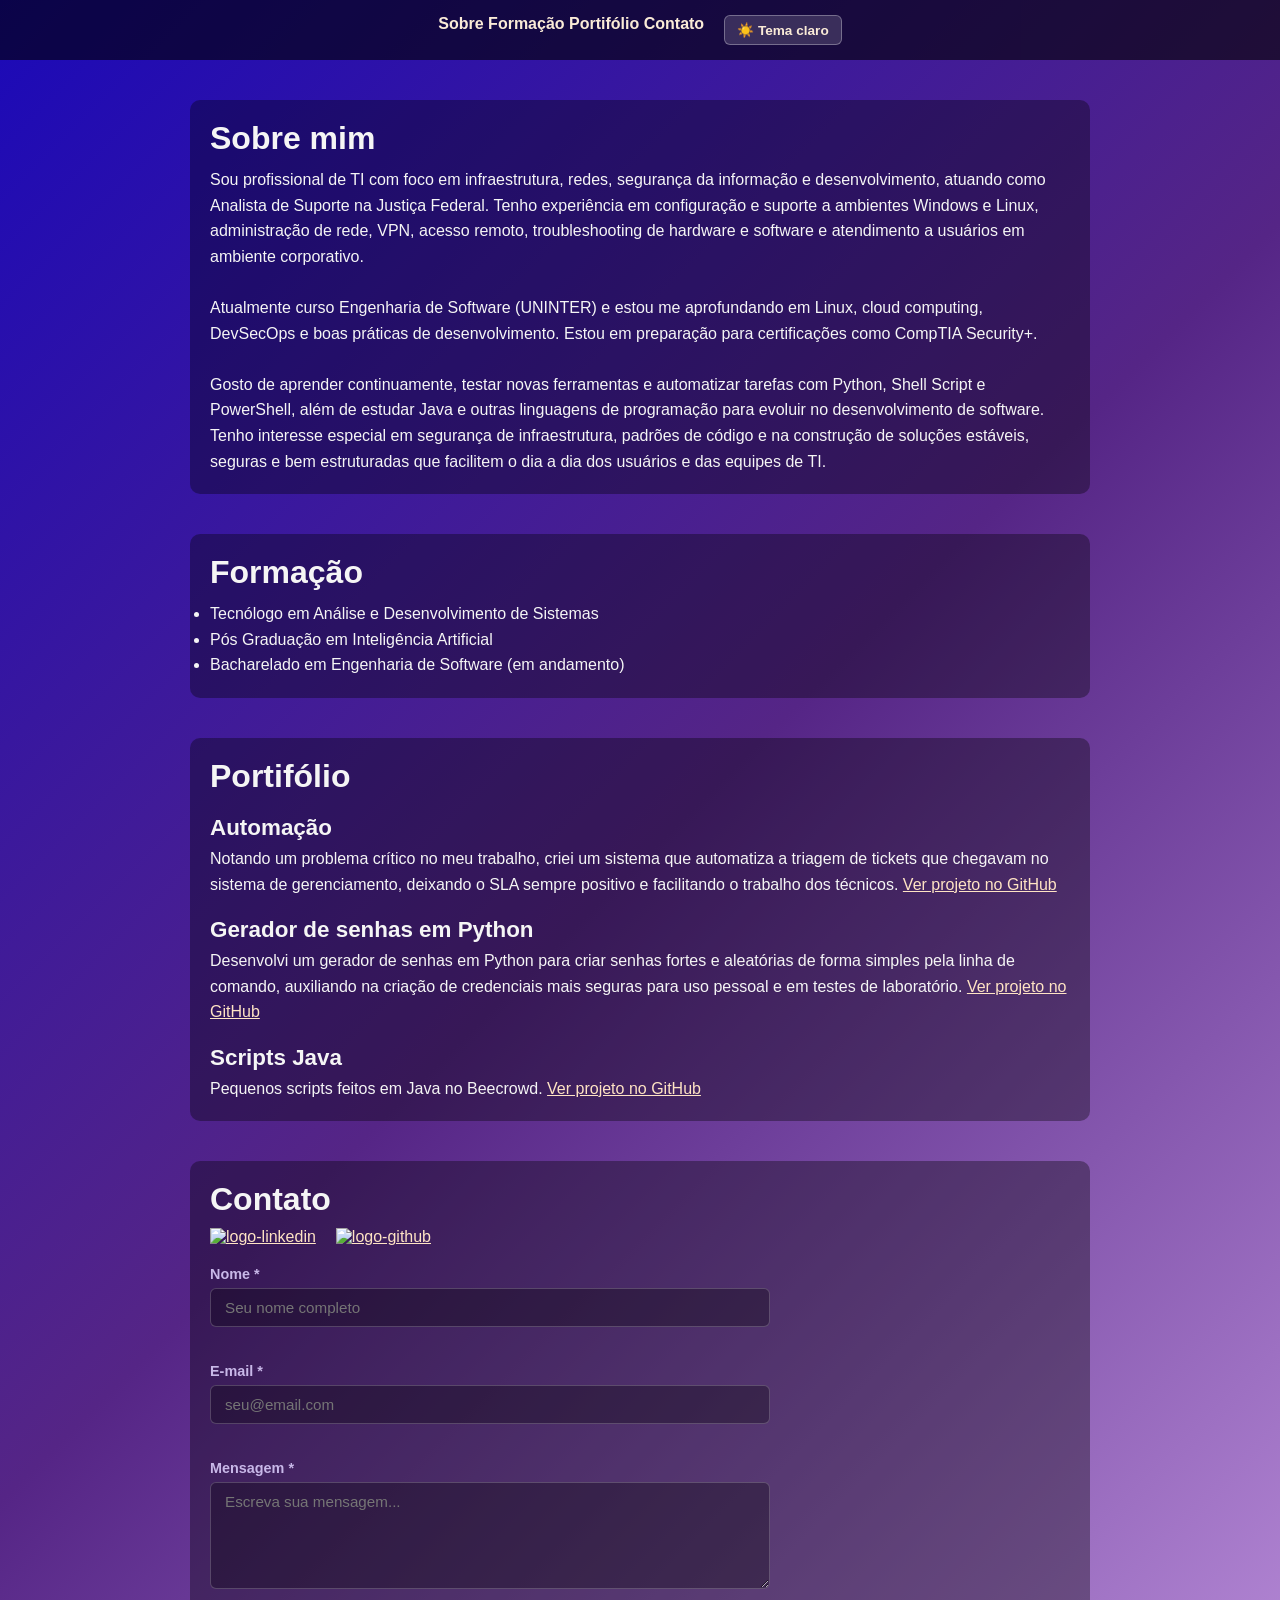
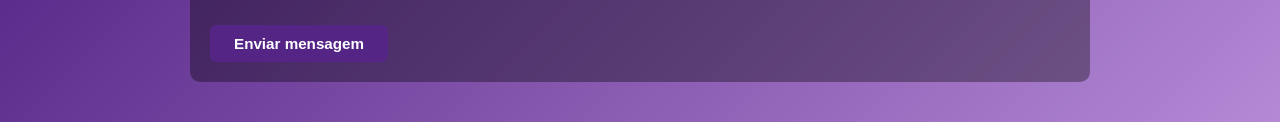
==== index.html @ 3d20eb6d "Add index.html for redirection to curriculum page" ====
<!DOCTYPE html>
<html>
<head>
  <meta charset="UTF-8">
  <meta http-equiv="refresh" content="0; url=Site-Curr%C3%ADculo/index.html">
  <title>Redirecionando...</title>
</head>
<body>
  <p>Redirecionando para o currículo... <a href="Site-Curr%C3%ADculo/index.html">clique aqui</a> se não for redirecionado.</p>
</body>
</html>
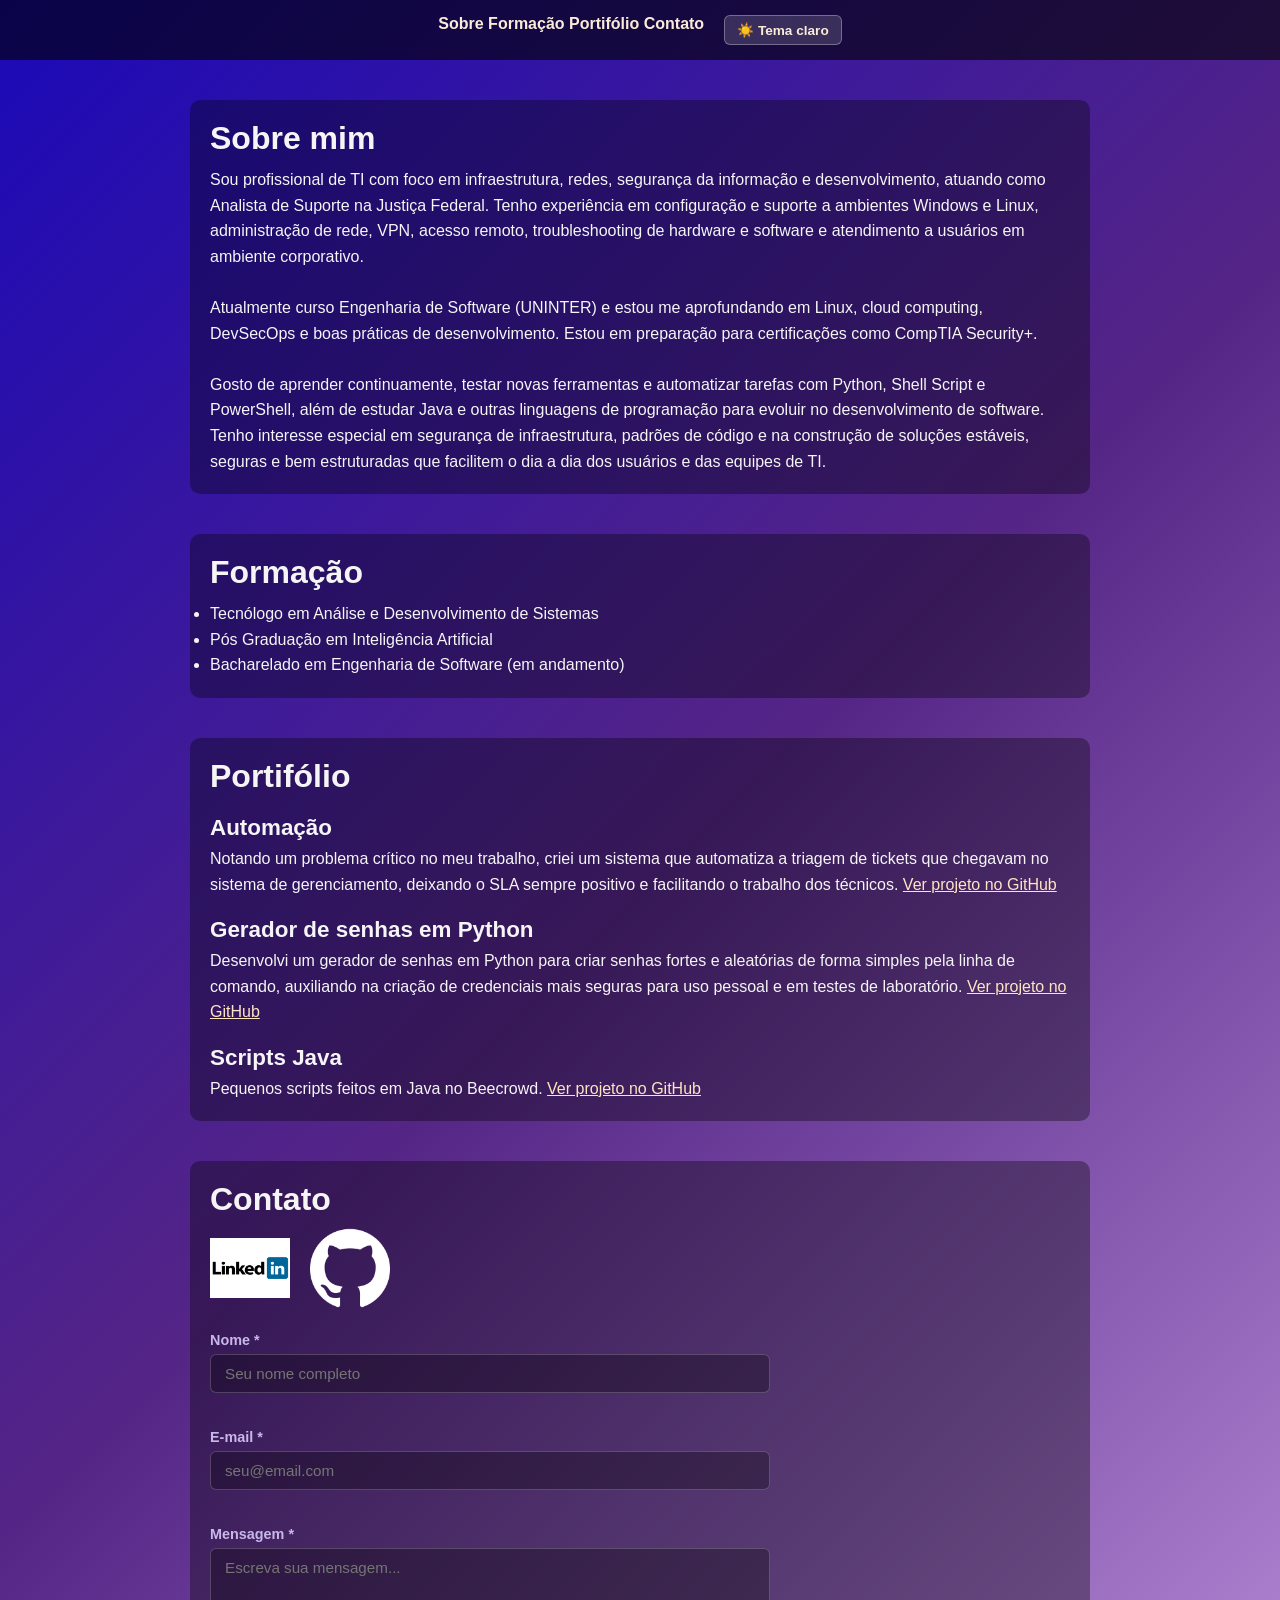
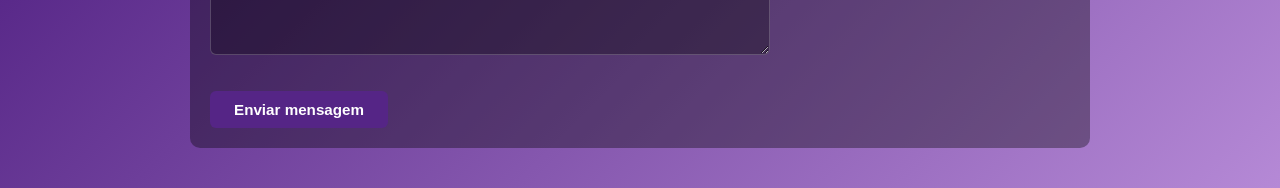
==== commit ee13df4a: "Update index.html" ====
--- a/index.html
+++ b/index.html
@@ -1,11 +1,215 @@
-<!DOCTYPE html>
-<html>
-<head>
-  <meta charset="UTF-8">
-  <meta http-equiv="refresh" content="0; url=Site-Curr%C3%ADculo/index.html">
-  <title>Redirecionando...</title>
-</head>
-<body>
-  <p>Redirecionando para o currículo... <a href="Site-Curr%C3%ADculo/index.html">clique aqui</a> se não for redirecionado.</p>
-</body>
-</html>
+<!DOCTYPE html>
+<html lang="pt-br">
+<head>
+    <meta charset="UTF-8">
+    <meta name="viewport" content="width=device-width, initial-scale=1.0">
+    <link rel="stylesheet" href="style.css">
+    <title>Portfólio - Arlon</title>
+</head>
+<body>
+
+    <nav>
+        <button id="btn-menu" aria-label="Abrir menu">☰</button>
+
+        <div id="nav-links">
+            <a href="#sobre">Sobre</a>
+            <a href="#formacao">Formação</a>
+            <a href="#portifolio">Portifólio</a>
+            <a href="#contato">Contato</a>
+        </div>
+
+        <button id="btn-tema">☀️ Tema claro</button>
+    </nav>
+
+    <section id="sobre">
+        <h1>Sobre mim</h1>
+        <p>Sou profissional de TI com foco em infraestrutura, redes, segurança da informação e desenvolvimento,
+        atuando como Analista de Suporte na Justiça Federal. Tenho experiência em configuração e suporte a ambientes
+        Windows e Linux, administração de rede, VPN, acesso remoto, troubleshooting de hardware e software e atendimento
+        a usuários em ambiente corporativo.<br><br>
+        Atualmente curso Engenharia de Software (UNINTER) e estou me aprofundando em Linux, cloud computing, DevSecOps e
+        boas práticas de desenvolvimento. Estou em preparação para certificações como CompTIA Security+.<br><br>
+        Gosto de aprender continuamente, testar novas ferramentas e automatizar tarefas com Python, Shell Script e
+        PowerShell, além de estudar Java e outras linguagens de programação para evoluir no desenvolvimento de software.
+        Tenho interesse especial em segurança de infraestrutura, padrões de código e na construção de soluções estáveis,
+        seguras e bem estruturadas que facilitem o dia a dia dos usuários e das equipes de TI.</p>
+    </section>
+
+    <section id="formacao">
+        <h1>Formação</h1>
+        <ul>
+            <li>Tecnólogo em Análise e Desenvolvimento de Sistemas</li>
+            <li>Pós Graduação em Inteligência Artificial</li>
+            <li>Bacharelado em Engenharia de Software (em andamento)</li>
+        </ul>
+    </section>
+
+    <section id="portifolio">
+        <h1>Portifólio</h1>
+
+        <h2>Automação</h2>
+        <p>Notando um problema crítico no meu trabalho, criei um sistema que automatiza a triagem de tickets
+            que chegavam no sistema de gerenciamento, deixando o SLA sempre positivo e facilitando o trabalho
+            dos técnicos.
+            <a href="https://github.com/Arlon-FR/PuxaChamados"
+               target="_blank"
+               rel="noopener noreferrer">
+               Ver projeto no GitHub
+            </a>
+        </p>
+
+        <h2>Gerador de senhas em Python</h2>
+        <p>Desenvolvi um gerador de senhas em Python para criar senhas fortes e aleatórias
+            de forma simples pela linha de comando, auxiliando na criação de credenciais
+            mais seguras para uso pessoal e em testes de laboratório.
+            <a href="https://github.com/Arlon-FR/Gerador_de_senha"
+               target="_blank"
+               rel="noopener noreferrer">
+               Ver projeto no GitHub
+            </a>
+        </p>
+
+        <h2>Scripts Java</h2>
+        <p>Pequenos scripts feitos em Java no Beecrowd.
+            <a href="https://github.com/Arlon-FR/Java"
+               target="_blank"
+               rel="noopener noreferrer">
+               Ver projeto no GitHub
+            </a>
+        </p>
+    </section>
+
+    <section id="contato">
+        <h1>Contato</h1>
+
+        <div class="container-images">
+            <div class="images">
+                <a href="https://www.linkedin.com/in/arlon-rocha-0016a2212/"
+                   target="_blank"
+                   rel="noopener noreferrer">
+                    <img src="images/linkedin.jpg" alt="logo-linkedin">
+                </a>
+
+                <a href="https://github.com/Arlon-FR"
+                   target="_blank"
+                   rel="noopener noreferrer">
+                    <img src="images/github.webp" alt="logo-github">
+                </a>
+            </div>
+        </div>
+
+        <form id="contact-form" onsubmit="validarFormulario(event)">
+            <div class="form-group">
+                <label for="nome">Nome *</label>
+                <input type="text" id="nome" name="nome" placeholder="Seu nome completo">
+                <span class="erro" id="erro-nome"></span>
+            </div>
+
+            <div class="form-group">
+                <label for="email">E-mail *</label>
+                <input type="email" id="email" name="email" placeholder="seu@email.com">
+                <span class="erro" id="erro-email"></span>
+            </div>
+
+            <div class="form-group">
+                <label for="mensagem">Mensagem *</label>
+                <textarea id="mensagem" name="mensagem" rows="5" placeholder="Escreva sua mensagem..."></textarea>
+                <span class="erro" id="erro-mensagem"></span>
+            </div>
+
+            <button type="submit" class="btn-enviar">Enviar mensagem</button>
+
+            <div id="msg-sucesso" style="display:none;">
+                ✅ Mensagem enviada com sucesso! Responderei em breve.
+            </div>
+        </form>
+    </section>
+
+    <script>
+        // 1. Validação do formulário
+        function validarFormulario(event) {
+            event.preventDefault();
+
+            var nome     = document.getElementById('nome').value.trim();
+            var email    = document.getElementById('email').value.trim();
+            var mensagem = document.getElementById('mensagem').value.trim();
+
+            document.getElementById('erro-nome').textContent     = '';
+            document.getElementById('erro-email').textContent    = '';
+            document.getElementById('erro-mensagem').textContent = '';
+
+            var valido = true;
+
+            if (nome === '') {
+                document.getElementById('erro-nome').textContent =
+                    'Por favor, informe seu nome.';
+                valido = false;
+            }
+
+            var emailRegex = /^[^\s@]+@[^\s@]+\.[^\s@]+$/;
+
+            if (email === '') {
+                document.getElementById('erro-email').textContent =
+                    'Por favor, informe seu e-mail.';
+                valido = false;
+            } else if (!emailRegex.test(email)) {
+                document.getElementById('erro-email').textContent =
+                    'E-mail inválido. Ex: usuario@dominio.com';
+                valido = false;
+            }
+
+            if (mensagem === '') {
+                document.getElementById('erro-mensagem').textContent =
+                    'Por favor, escreva uma mensagem.';
+                valido = false;
+            }
+
+            if (valido) {
+                document.getElementById('contact-form').reset();
+
+                var msgSucesso = document.getElementById('msg-sucesso');
+                msgSucesso.style.display = 'block';
+
+                setTimeout(function () {
+                    msgSucesso.style.display = 'none';
+                }, 5000);
+            }
+        }
+
+        // 2. Tema claro/escuro
+        var btnTema = document.getElementById('btn-tema');
+
+        btnTema.addEventListener('click', function () {
+            document.body.classList.toggle('tema-claro');
+
+            if (document.body.classList.contains('tema-claro')) {
+                btnTema.textContent = '🌙 Tema escuro';
+            } else {
+                btnTema.textContent = '☀️ Tema claro';
+            }
+        });
+
+        // 3. Menu responsivo (hamburguer)
+        var btnMenu  = document.getElementById('btn-menu');
+        var navLinks = document.getElementById('nav-links');
+
+        btnMenu.addEventListener('click', function () {
+            navLinks.classList.toggle('menu-aberto');
+
+            if (navLinks.classList.contains('menu-aberto')) {
+                btnMenu.textContent = '✕';
+            } else {
+                btnMenu.textContent = '☰';
+            }
+        });
+
+        document.querySelectorAll('#nav-links a').forEach(function (link) {
+            link.addEventListener('click', function () {
+                navLinks.classList.remove('menu-aberto');
+                btnMenu.textContent = '☰';
+            });
+        });
+    </script>
+
+</body>
+</html>
--- a/style.css
+++ b/style.css
@@ -0,0 +1,259 @@
+* {
+    margin: 0;
+    padding: 0;
+    box-sizing: border-box;
+}
+
+body {
+    min-height: 100vh;
+    background: linear-gradient(135deg, #1b09b8, #552586, #b589d6);
+    color: #f5f5f5;
+    font-family: Arial, Helvetica, sans-serif;
+}
+
+nav {
+    display: flex;
+    justify-content: center; /* Centraliza horizontalmente */
+    gap: 20px;
+    padding: 15px 0;
+    position: sticky;
+    top: 0;
+    background: rgba(0, 0, 0, 0.6);
+}
+
+nav a {
+    color: antiquewhite;
+    text-decoration: none;
+    font-weight: bold;
+}
+
+nav a:hover {
+    text-decoration: underline;
+}
+
+a {
+    color: bisque;
+}
+
+section {
+    max-width: 900px;
+    margin: 40px auto;
+    padding: 20px;
+    background: rgba(0, 0, 0, 0.35);
+    border-radius: 10px;
+}
+
+h1 {
+    font-size: 2rem;
+    margin-bottom: 10px;
+}
+
+h2 {
+    font-size: 1.4rem;
+    margin-top: 20px;
+    margin-bottom: 5px;
+}
+
+p,
+li {
+    font-size: 1rem;
+    line-height: 1.6;
+}
+
+#contato .images {
+    display: flex;
+    gap: 20px;
+    align-items: center;
+}
+
+#contato img {
+    width: 80px;
+    height: 80px;
+    object-fit: contain;
+}
+
+/* =============================================
+   TEMA CLARO
+   ============================================= */
+body.tema-claro {
+    background: linear-gradient(135deg, #dde8ff, #e8d5f5, #f5eaff);
+    color: #1a1a2e;
+}
+
+body.tema-claro section {
+    background: rgba(255, 255, 255, 0.55);
+}
+
+body.tema-claro nav {
+    background: rgba(255, 255, 255, 0.75);
+}
+
+body.tema-claro nav a {
+    color: #2a1a5e;
+}
+
+body.tema-claro a {
+    color: #5a2dab;
+}
+
+/* =============================================
+   BOTÕES DA NAV (tema e hamburguer)
+   ============================================= */
+#btn-tema,
+#btn-menu {
+    background: rgba(255, 255, 255, 0.15);
+    border: 1px solid rgba(255, 255, 255, 0.3);
+    color: antiquewhite;
+    padding: 6px 12px;
+    border-radius: 6px;
+    cursor: pointer;
+    font-size: 0.85rem;
+    font-weight: bold;
+    transition: background 0.2s;
+}
+
+#btn-tema:hover,
+#btn-menu:hover {
+    background: rgba(255, 255, 255, 0.25);
+}
+
+/* Hamburguer só aparece em telas pequenas */
+#btn-menu {
+    display: none;
+    font-size: 1.2rem;
+    padding: 4px 10px;
+}
+
+/* =============================================
+   FORMULÁRIO DE CONTATO
+   ============================================= */
+#contact-form {
+    margin-top: 20px;
+    display: flex;
+    flex-direction: column;
+    gap: 16px;
+    max-width: 560px;
+}
+
+/* Grupo de campo: label + input + mensagem de erro */
+.form-group {
+    display: flex;
+    flex-direction: column;
+    gap: 6px;
+}
+
+.form-group label {
+    font-size: 0.9rem;
+    font-weight: bold;
+    color: #c8b8e8;
+}
+
+body.tema-claro .form-group label {
+    color: #3a1a7e;
+}
+
+/* Campos input e textarea do formulário */
+.form-group input,
+.form-group textarea {
+    background: rgba(0, 0, 0, 0.3);
+    border: 1px solid rgba(255, 255, 255, 0.2);
+    border-radius: 6px;
+    padding: 10px 14px;
+    color: #f5f5f5;
+    font-family: Arial, Helvetica, sans-serif;
+    font-size: 0.95rem;
+    resize: vertical;
+    transition: border-color 0.2s;
+}
+
+body.tema-claro .form-group input,
+body.tema-claro .form-group textarea {
+    background: rgba(255, 255, 255, 0.7);
+    border-color: rgba(0, 0, 0, 0.2);
+    color: #1a1a2e;
+}
+
+.form-group input:focus,
+.form-group textarea:focus {
+    outline: none;
+    border-color: #b589d6;
+}
+
+/* Mensagem de erro de validação (exibida via JavaScript) */
+.erro {
+    font-size: 0.8rem;
+    color: #ff8099;
+    min-height: 14px;
+}
+
+/* Botão de envio do formulário */
+.btn-enviar {
+    align-self: flex-start;
+    padding: 10px 24px;
+    background: #552586;
+    color: #fff;
+    border: none;
+    border-radius: 6px;
+    font-size: 0.95rem;
+    font-weight: bold;
+    cursor: pointer;
+    transition: background 0.2s, transform 0.2s;
+}
+
+.btn-enviar:hover {
+    background: #7a38b8;
+    transform: translateY(-2px);
+}
+
+/* Mensagem de confirmação exibida após envio (via JavaScript) */
+#msg-sucesso {
+    padding: 12px 16px;
+    background: rgba(50, 200, 130, 0.15);
+    border: 1px solid rgba(50, 200, 130, 0.4);
+    border-radius: 6px;
+    color: #5dd39e;
+    font-weight: bold;
+    font-size: 0.95rem;
+}
+
+/* =============================================
+   RESPONSIVIDADE — MENU MOBILE
+   ============================================= */
+@media (max-width: 600px) {
+
+    /* Exibe o botão hamburguer em telas pequenas */
+    #btn-menu {
+        display: block;
+    }
+
+    /* Esconde os links por padrão no mobile */
+    #nav-links {
+        display: none;
+        position: absolute;
+        top: 56px;
+        left: 0;
+        right: 0;
+        background: rgba(0, 0, 0, 0.85);
+        flex-direction: column;
+        align-items: center;
+        gap: 0;
+        padding: 10px 0;
+        z-index: 99;
+    }
+
+    /* Classe adicionada via JavaScript para mostrar o menu */
+    #nav-links.menu-aberto {
+        display: flex;
+    }
+
+    #nav-links a {
+        padding: 12px 20px;
+        width: 100%;
+        text-align: center;
+    }
+
+    nav {
+        position: relative;
+        flex-wrap: wrap;
+    }
+}
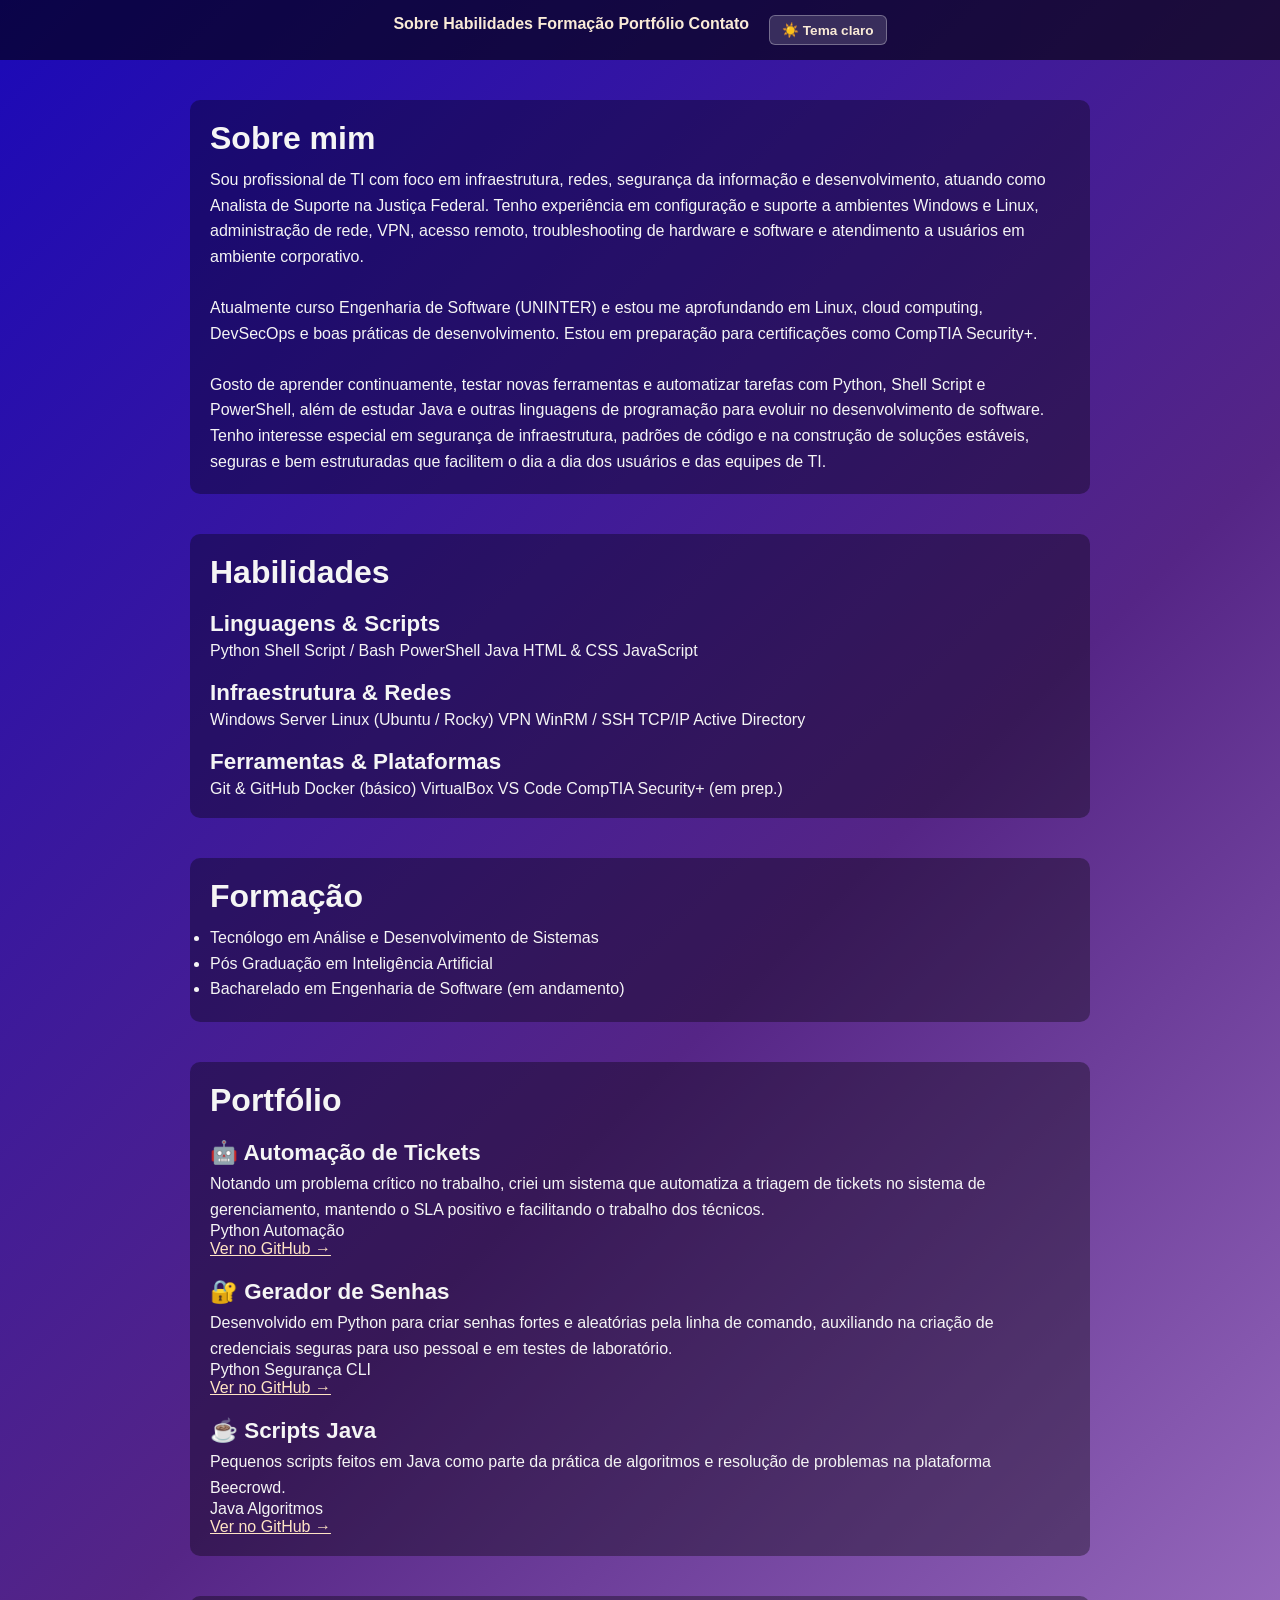
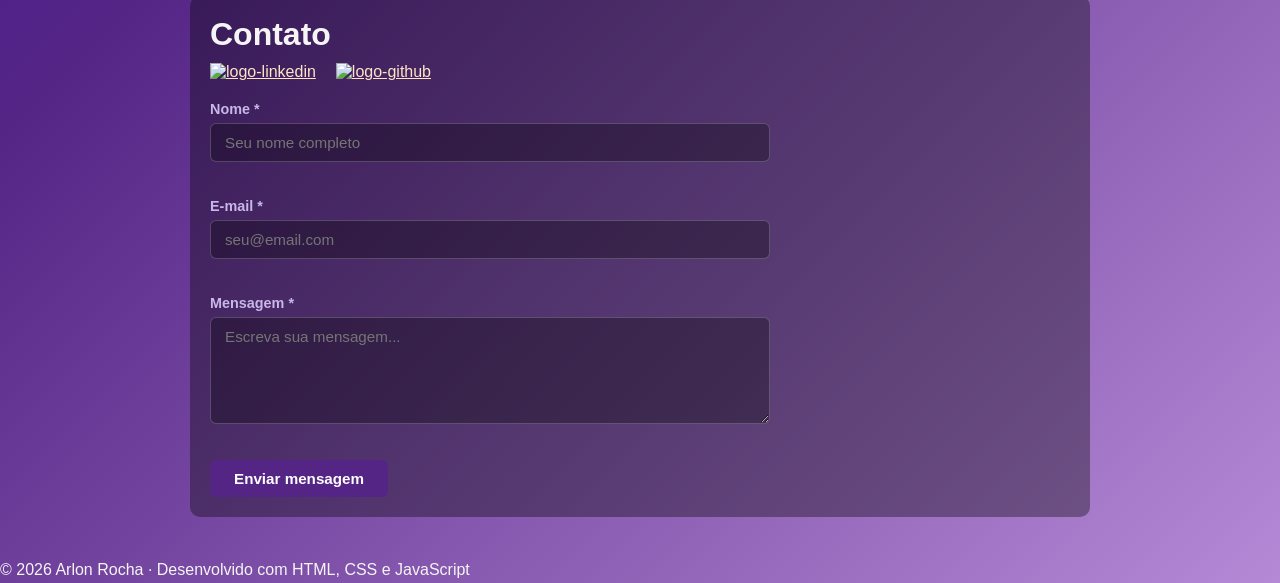
==== commit afca6547: "feat: adiciona habilidades, cards de projetos, footer e animações" ====
--- a/index.html
+++ b/index.html
@@ -13,29 +13,53 @@
 
         <div id="nav-links">
             <a href="#sobre">Sobre</a>
+            <a href="#habilidades">Habilidades</a>
             <a href="#formacao">Formação</a>
-            <a href="#portifolio">Portifólio</a>
+            <a href="#portifolio">Portfólio</a>
             <a href="#contato">Contato</a>
         </div>
 
         <button id="btn-tema">☀️ Tema claro</button>
     </nav>
 
-    <section id="sobre">
+    <section id="sobre" class="fade-in">
         <h1>Sobre mim</h1>
-        <p>Sou profissional de TI com foco em infraestrutura, redes, segurança da informação e desenvolvimento,
-        atuando como Analista de Suporte na Justiça Federal. Tenho experiência em configuração e suporte a ambientes
-        Windows e Linux, administração de rede, VPN, acesso remoto, troubleshooting de hardware e software e atendimento
-        a usuários em ambiente corporativo.<br><br>
-        Atualmente curso Engenharia de Software (UNINTER) e estou me aprofundando em Linux, cloud computing, DevSecOps e
-        boas práticas de desenvolvimento. Estou em preparação para certificações como CompTIA Security+.<br><br>
-        Gosto de aprender continuamente, testar novas ferramentas e automatizar tarefas com Python, Shell Script e
-        PowerShell, além de estudar Java e outras linguagens de programação para evoluir no desenvolvimento de software.
-        Tenho interesse especial em segurança de infraestrutura, padrões de código e na construção de soluções estáveis,
-        seguras e bem estruturadas que facilitem o dia a dia dos usuários e das equipes de TI.</p>
-    </section>
-
-    <section id="formacao">
+        <p>Sou profissional de TI com foco em infraestrutura, redes, segurança da informação e desenvolvimento, atuando como Analista de Suporte na Justiça Federal. Tenho experiência em configuração e suporte a ambientes Windows e Linux, administração de rede, VPN, acesso remoto, troubleshooting de hardware e software e atendimento a usuários em ambiente corporativo.<br><br>
+        Atualmente curso Engenharia de Software (UNINTER) e estou me aprofundando em Linux, cloud computing, DevSecOps e boas práticas de desenvolvimento. Estou em preparação para certificações como CompTIA Security+.<br><br>
+        Gosto de aprender continuamente, testar novas ferramentas e automatizar tarefas com Python, Shell Script e PowerShell, além de estudar Java e outras linguagens de programação para evoluir no desenvolvimento de software. Tenho interesse especial em segurança de infraestrutura, padrões de código e na construção de soluções estáveis, seguras e bem estruturadas que facilitem o dia a dia dos usuários e das equipes de TI.</p>
+    </section>
+
+    <section id="habilidades" class="fade-in">
+        <h1>Habilidades</h1>
+        <h2>Linguagens &amp; Scripts</h2>
+        <div class="badges">
+            <span class="badge">Python</span>
+            <span class="badge">Shell Script / Bash</span>
+            <span class="badge">PowerShell</span>
+            <span class="badge">Java</span>
+            <span class="badge">HTML &amp; CSS</span>
+            <span class="badge">JavaScript</span>
+        </div>
+        <h2>Infraestrutura &amp; Redes</h2>
+        <div class="badges">
+            <span class="badge">Windows Server</span>
+            <span class="badge">Linux (Ubuntu / Rocky)</span>
+            <span class="badge">VPN</span>
+            <span class="badge">WinRM / SSH</span>
+            <span class="badge">TCP/IP</span>
+            <span class="badge">Active Directory</span>
+        </div>
+        <h2>Ferramentas &amp; Plataformas</h2>
+        <div class="badges">
+            <span class="badge">Git &amp; GitHub</span>
+            <span class="badge">Docker (básico)</span>
+            <span class="badge">VirtualBox</span>
+            <span class="badge">VS Code</span>
+            <span class="badge">CompTIA Security+ (em prep.)</span>
+        </div>
+    </section>
+
+    <section id="formacao" class="fade-in">
         <h1>Formação</h1>
         <ul>
             <li>Tecnólogo em Análise e Desenvolvimento de Sistemas</li>
@@ -44,132 +68,103 @@
         </ul>
     </section>
 
-    <section id="portifolio">
-        <h1>Portifólio</h1>
-
-        <h2>Automação</h2>
-        <p>Notando um problema crítico no meu trabalho, criei um sistema que automatiza a triagem de tickets
-            que chegavam no sistema de gerenciamento, deixando o SLA sempre positivo e facilitando o trabalho
-            dos técnicos.
-            <a href="https://github.com/Arlon-FR/PuxaChamados"
-               target="_blank"
-               rel="noopener noreferrer">
-               Ver projeto no GitHub
-            </a>
-        </p>
-
-        <h2>Gerador de senhas em Python</h2>
-        <p>Desenvolvi um gerador de senhas em Python para criar senhas fortes e aleatórias
-            de forma simples pela linha de comando, auxiliando na criação de credenciais
-            mais seguras para uso pessoal e em testes de laboratório.
-            <a href="https://github.com/Arlon-FR/Gerador_de_senha"
-               target="_blank"
-               rel="noopener noreferrer">
-               Ver projeto no GitHub
-            </a>
-        </p>
-
-        <h2>Scripts Java</h2>
-        <p>Pequenos scripts feitos em Java no Beecrowd.
-            <a href="https://github.com/Arlon-FR/Java"
-               target="_blank"
-               rel="noopener noreferrer">
-               Ver projeto no GitHub
-            </a>
-        </p>
-    </section>
-
-    <section id="contato">
+    <section id="portifolio" class="fade-in">
+        <h1>Portfólio</h1>
+        <div class="cards">
+            <div class="card">
+                <h2>🤖 Automação de Tickets</h2>
+                <p>Notando um problema crítico no trabalho, criei um sistema que automatiza a triagem de tickets no sistema de gerenciamento, mantendo o SLA positivo e facilitando o trabalho dos técnicos.</p>
+                <div class="card-tags">
+                    <span class="badge">Python</span>
+                    <span class="badge">Automação</span>
+                </div>
+                <a href="https://github.com/Arlon-FR/PuxaChamados" target="_blank" class="card-link">Ver no GitHub →</a>
+            </div>
+            <div class="card">
+                <h2>🔐 Gerador de Senhas</h2>
+                <p>Desenvolvido em Python para criar senhas fortes e aleatórias pela linha de comando, auxiliando na criação de credenciais seguras para uso pessoal e em testes de laboratório.</p>
+                <div class="card-tags">
+                    <span class="badge">Python</span>
+                    <span class="badge">Segurança</span>
+                    <span class="badge">CLI</span>
+                </div>
+                <a href="https://github.com/Arlon-FR/Gerador_de_senha" target="_blank" class="card-link">Ver no GitHub →</a>
+            </div>
+            <div class="card">
+                <h2>☕ Scripts Java</h2>
+                <p>Pequenos scripts feitos em Java como parte da prática de algoritmos e resolução de problemas na plataforma Beecrowd.</p>
+                <div class="card-tags">
+                    <span class="badge">Java</span>
+                    <span class="badge">Algoritmos</span>
+                </div>
+                <a href="https://github.com/Arlon-FR/Java" target="_blank" class="card-link">Ver no GitHub →</a>
+            </div>
+        </div>
+    </section>
+
+    <section id="contato" class="fade-in">
         <h1>Contato</h1>
-
-        <div class="container-images">
-            <div class="images">
-                <a href="https://www.linkedin.com/in/arlon-rocha-0016a2212/"
-                   target="_blank"
-                   rel="noopener noreferrer">
-                    <img src="images/linkedin.jpg" alt="logo-linkedin">
-                </a>
-
-                <a href="https://github.com/Arlon-FR"
-                   target="_blank"
-                   rel="noopener noreferrer">
-                    <img src="images/github.webp" alt="logo-github">
-                </a>
-            </div>
-        </div>
-
-        <form id="contact-form" onsubmit="validarFormulario(event)">
+        <div class="images">
+            <a href="https://www.linkedin.com/in/arlon-rocha-0016a2212/" target="_blank"><img src="logo-linkedin.png" alt="logo-linkedin"></a>
+            <a href="https://github.com/Arlon-FR" target="_blank"><img src="logo-github.png" alt="logo-github"></a>
+        </div>
+
+        <form id="contact-form" novalidate onsubmit="validarFormulario(event)">
             <div class="form-group">
                 <label for="nome">Nome *</label>
                 <input type="text" id="nome" name="nome" placeholder="Seu nome completo">
                 <span class="erro" id="erro-nome"></span>
             </div>
-
             <div class="form-group">
                 <label for="email">E-mail *</label>
                 <input type="email" id="email" name="email" placeholder="seu@email.com">
                 <span class="erro" id="erro-email"></span>
             </div>
-
             <div class="form-group">
                 <label for="mensagem">Mensagem *</label>
                 <textarea id="mensagem" name="mensagem" rows="5" placeholder="Escreva sua mensagem..."></textarea>
                 <span class="erro" id="erro-mensagem"></span>
             </div>
-
             <button type="submit" class="btn-enviar">Enviar mensagem</button>
-
-            <div id="msg-sucesso" style="display:none;">
-                ✅ Mensagem enviada com sucesso! Responderei em breve.
-            </div>
         </form>
-    </section>
+        <p id="msg-sucesso" style="display:none;">✅ Mensagem enviada com sucesso! Responderei em breve.</p>
+    </section>
+
+    <footer>
+        <p>© 2026 Arlon Rocha · Desenvolvido com HTML, CSS e JavaScript</p>
+    </footer>
 
     <script>
         // 1. Validação do formulário
         function validarFormulario(event) {
             event.preventDefault();
-
-            var nome     = document.getElementById('nome').value.trim();
-            var email    = document.getElementById('email').value.trim();
+            var nome = document.getElementById('nome').value.trim();
+            var email = document.getElementById('email').value.trim();
             var mensagem = document.getElementById('mensagem').value.trim();
-
-            document.getElementById('erro-nome').textContent     = '';
-            document.getElementById('erro-email').textContent    = '';
+            document.getElementById('erro-nome').textContent = '';
+            document.getElementById('erro-email').textContent = '';
             document.getElementById('erro-mensagem').textContent = '';
-
             var valido = true;
-
             if (nome === '') {
-                document.getElementById('erro-nome').textContent =
-                    'Por favor, informe seu nome.';
-                valido = false;
-            }
-
+                document.getElementById('erro-nome').textContent = 'Por favor, informe seu nome.';
+                valido = false;
+            }
             var emailRegex = /^[^\s@]+@[^\s@]+\.[^\s@]+$/;
-
             if (email === '') {
-                document.getElementById('erro-email').textContent =
-                    'Por favor, informe seu e-mail.';
+                document.getElementById('erro-email').textContent = 'Por favor, informe seu e-mail.';
                 valido = false;
             } else if (!emailRegex.test(email)) {
-                document.getElementById('erro-email').textContent =
-                    'E-mail inválido. Ex: usuario@dominio.com';
-                valido = false;
-            }
-
+                document.getElementById('erro-email').textContent = 'E-mail inválido. Ex: usuario@dominio.com';
+                valido = false;
+            }
             if (mensagem === '') {
-                document.getElementById('erro-mensagem').textContent =
-                    'Por favor, escreva uma mensagem.';
-                valido = false;
-            }
-
+                document.getElementById('erro-mensagem').textContent = 'Por favor, escreva uma mensagem.';
+                valido = false;
+            }
             if (valido) {
                 document.getElementById('contact-form').reset();
-
                 var msgSucesso = document.getElementById('msg-sucesso');
                 msgSucesso.style.display = 'block';
-
                 setTimeout(function () {
                     msgSucesso.style.display = 'none';
                 }, 5000);
@@ -178,10 +173,8 @@
 
         // 2. Tema claro/escuro
         var btnTema = document.getElementById('btn-tema');
-
         btnTema.addEventListener('click', function () {
             document.body.classList.toggle('tema-claro');
-
             if (document.body.classList.contains('tema-claro')) {
                 btnTema.textContent = '🌙 Tema escuro';
             } else {
@@ -190,25 +183,34 @@
         });
 
         // 3. Menu responsivo (hamburguer)
-        var btnMenu  = document.getElementById('btn-menu');
+        var btnMenu = document.getElementById('btn-menu');
         var navLinks = document.getElementById('nav-links');
-
         btnMenu.addEventListener('click', function () {
             navLinks.classList.toggle('menu-aberto');
-
             if (navLinks.classList.contains('menu-aberto')) {
                 btnMenu.textContent = '✕';
             } else {
                 btnMenu.textContent = '☰';
             }
         });
-
         document.querySelectorAll('#nav-links a').forEach(function (link) {
             link.addEventListener('click', function () {
                 navLinks.classList.remove('menu-aberto');
                 btnMenu.textContent = '☰';
             });
         });
+
+        // 4. Animação fade-in ao rolar
+        var observer = new IntersectionObserver(function(entries) {
+            entries.forEach(function(entry) {
+                if (entry.isIntersecting) {
+                    entry.target.classList.add('visivel');
+                }
+            });
+        }, { threshold: 0.1 });
+        document.querySelectorAll('.fade-in').forEach(function(el) {
+            observer.observe(el);
+        });
     </script>
 
 </body>
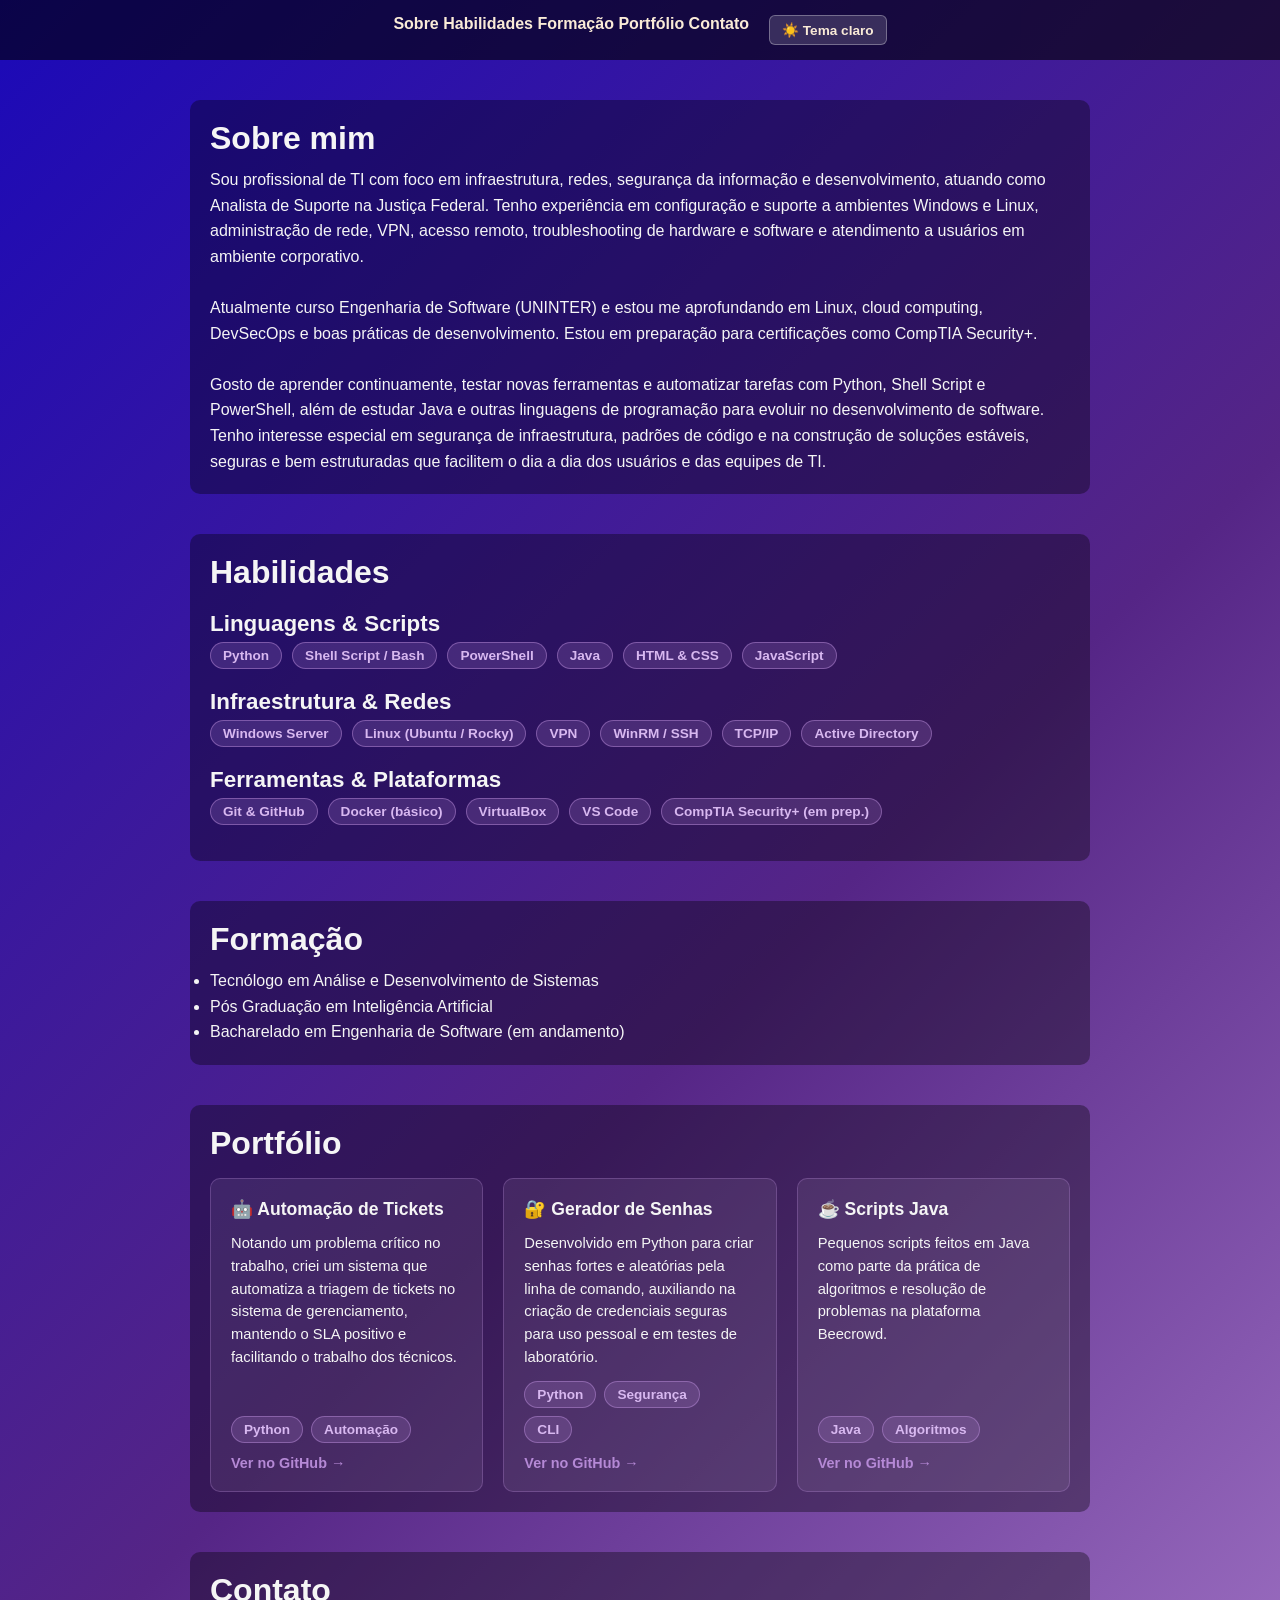
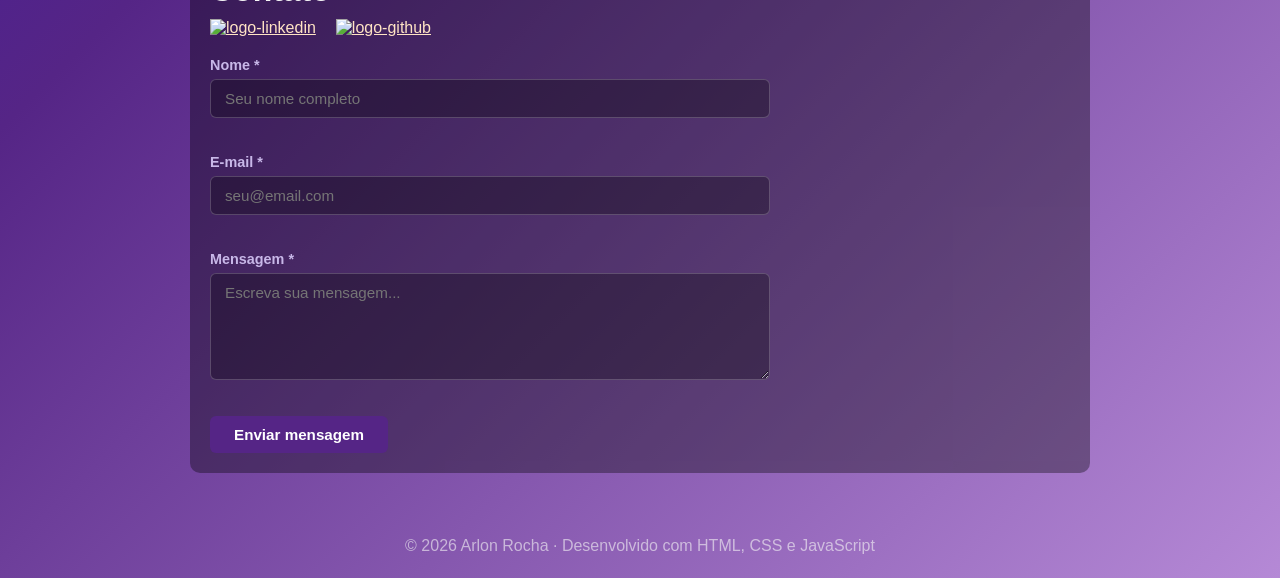
==== commit d9627a08: "fix: cache-busting no CSS para forcar carregamento atualizado Updated HTML structure and added versi" ====
--- a/index.html
+++ b/index.html
@@ -3,7 +3,7 @@
 <head>
     <meta charset="UTF-8">
     <meta name="viewport" content="width=device-width, initial-scale=1.0">
-    <link rel="stylesheet" href="style.css">
+    <link rel="stylesheet" href="style.css?v=2">
     <title>Portfólio - Arlon</title>
 </head>
 <body>
--- a/style.css
+++ b/style.css
@@ -257,3 +257,130 @@
         flex-wrap: wrap;
     }
 }
+
+
+/* =============================================
+   BADGES / TAGS DE HABILIDADES
+   ============================================= */
+.badges {
+    display: flex;
+    flex-wrap: wrap;
+    gap: 10px;
+    margin-bottom: 16px;
+}
+
+.badge {
+    background: rgba(181, 137, 214, 0.2);
+    border: 1px solid rgba(181, 137, 214, 0.5);
+    color: #d8b8f0;
+    padding: 5px 12px;
+    border-radius: 20px;
+    font-size: 0.85rem;
+    font-weight: bold;
+    transition: background 0.2s, transform 0.15s;
+}
+
+.badge:hover {
+    background: rgba(181, 137, 214, 0.35);
+    transform: translateY(-2px);
+}
+
+body.tema-claro .badge {
+    background: rgba(85, 37, 134, 0.12);
+    border-color: rgba(85, 37, 134, 0.35);
+    color: #3a1a7e;
+}
+
+/* =============================================
+   CARDS DE PROJETOS
+   ============================================= */
+.cards {
+    display: grid;
+    grid-template-columns: repeat(auto-fit, minmax(250px, 1fr));
+    gap: 20px;
+    margin-top: 16px;
+}
+
+.card {
+    background: rgba(255, 255, 255, 0.07);
+    border: 1px solid rgba(181, 137, 214, 0.3);
+    border-radius: 10px;
+    padding: 20px;
+    display: flex;
+    flex-direction: column;
+    gap: 12px;
+    transition: transform 0.2s, box-shadow 0.2s;
+}
+
+.card:hover {
+    transform: translateY(-4px);
+    box-shadow: 0 8px 24px rgba(0, 0, 0, 0.3);
+}
+
+.card h2 {
+    font-size: 1.1rem;
+    margin: 0;
+}
+
+.card p {
+    font-size: 0.92rem;
+    line-height: 1.55;
+    flex: 1;
+}
+
+.card-tags {
+    display: flex;
+    flex-wrap: wrap;
+    gap: 8px;
+}
+
+.card-link {
+    display: inline-block;
+    color: #b589d6;
+    font-weight: bold;
+    font-size: 0.9rem;
+    text-decoration: none;
+    transition: color 0.2s;
+}
+
+.card-link:hover {
+    color: #d8b8f0;
+}
+
+body.tema-claro .card {
+    background: rgba(255, 255, 255, 0.6);
+    border-color: rgba(85, 37, 134, 0.25);
+}
+
+body.tema-claro .card-link {
+    color: #5a2dab;
+}
+
+/* =============================================
+   FOOTER
+   ============================================= */
+footer {
+    text-align: center;
+    padding: 20px;
+    font-size: 0.85rem;
+    color: rgba(245, 245, 245, 0.6);
+    margin-top: 10px;
+}
+
+body.tema-claro footer {
+    color: rgba(26, 26, 46, 0.5);
+}
+
+/* =============================================
+   ANIMACAO FADE-IN
+   ============================================= */
+.fade-in {
+    opacity: 0;
+    transform: translateY(24px);
+    transition: opacity 0.55s ease, transform 0.55s ease;
+}
+
+.fade-in.visivel {
+    opacity: 1;
+    transform: translateY(0);
+}
